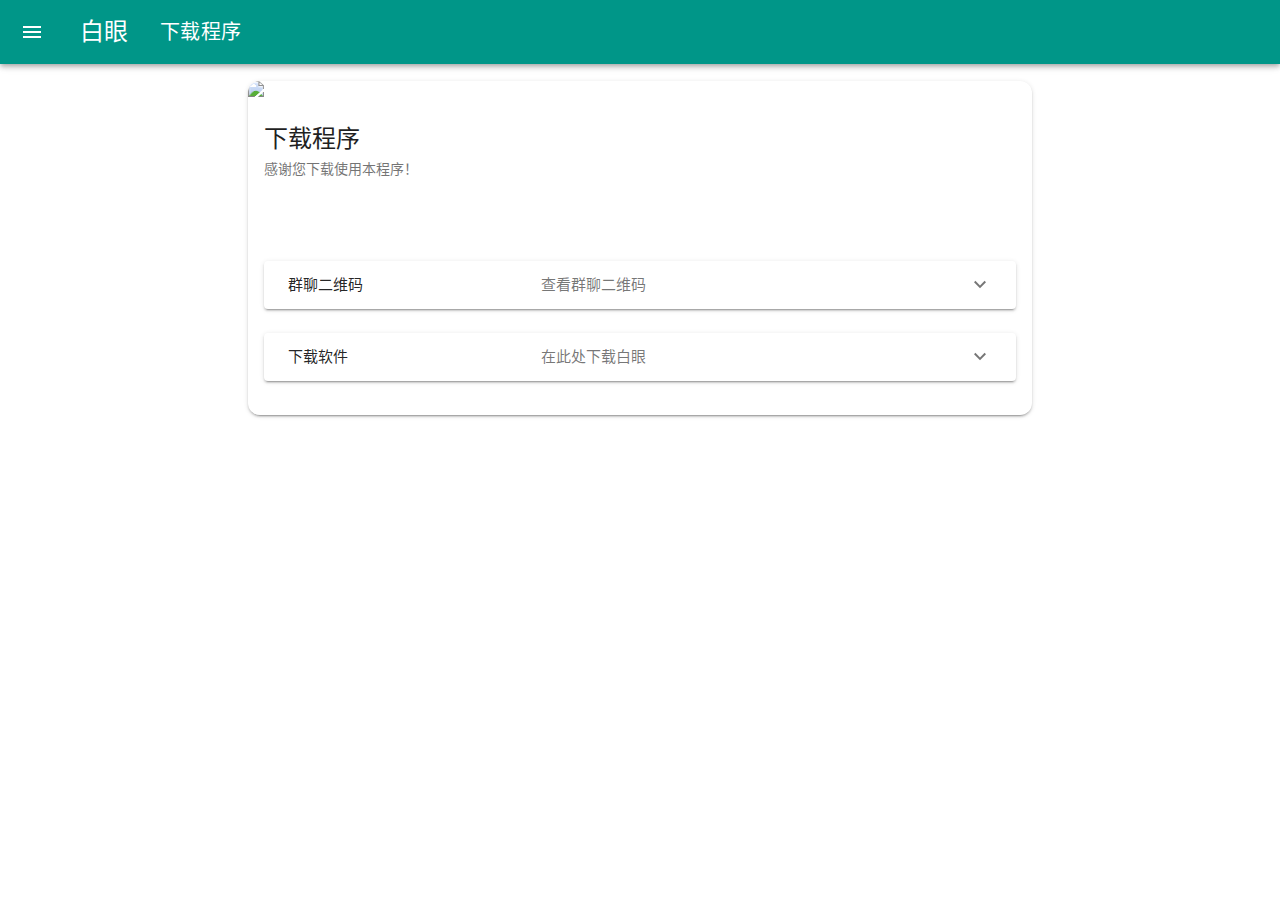
==== New/Beta/Unknown.html @ 7894de89 "测试" ====
<!DOCTYPE html>
<html lang="zh-CN">

<head>
    <meta charset="UTF-8">
    <meta name="viewport" content="width=device-width, initial-scale=1, maximum-scale=5">
    <title>下载程序 - 白眼</title>
    <meta name="keywords" content="白眼,C++,山寨机,跑分工具">
    <meta name="description" content="白眼，基于C＋＋编写的山寨机甄别与跑分工具">
    <link rel="stylesheet" href="css/docs-v17.css" />
    <link rel="stylesheet" href="css/main.css" />
    <link rel="stylesheet" href="css/mdui.min.css" />
    <script src="js/mdui.min.js"></script>
    <script src="js/jquery.min.js"></script>
</head>

<body
    class="mdui-bottom-nav-fixed mdui-appbar-with-toolbar mdui-theme-primary-teal mdui-theme-accent-pink mdui-theme-layout-auto mdui-loaded">
    <header id="appbar" class="mdui-appbar mdui-appbar-fixed">
        <div class="mdui-toolbar mdui-color-theme">
            <span class="mdui-btn mdui-btn-icon mdui-ripple mdui-ripple-white "
                mdui-drawer="{target: '#main-drawer','overlay':true}"><i
                    class="mdui-icon material-icons">menu</i></span>
            <a href="index.html" class="mdui-typo-headline mdui-hidden-xs">
                白眼
            </a>
            <a href="download1.html#" class="mdui-typo-title">下载程序</a>
            <div class="mdui-toolbar-spacer"></div>
        </div>
    </header>
    <div class="mdui-drawer mdui-color-white mdui-drawer-full-height mdui-drawer-close" id="main-drawer">
        <div class="mdui-card-media mdui-ripple mdui-ripple-white">
            <img src="images/background.jpg" />
            <div class="mdui-card-media-covered mdui-card-media-covered-gradient">
                <div class="mdui-card-primary" style="position:relative;">
                    <img style="width:30%; border-radius: 16px;" src="images/appLogo.jpg" />
                    <br>
                    <div class="mdui-typo-title mdui-text-color-white drawer-title-text">白眼</div>
                </div>
            </div>
        </div>
        <div class="mdui-list" style="margin-bottom: 76px;">
            <div class="mdui-list">
                <a href="index.html" class="mdui-list-item mdui-ripple" style="border-radius: 16px;">
                    <i class="mdui-list-item-icon mdui-icon material-icons">home</i>
                    <div class="mdui-list-item-content">首页</div>
                </a>
                <a href="help.html" class="mdui-list-item mdui-ripple" style="border-radius: 16px;">
                    <i class="mdui-list-item-icon mdui-icon material-icons">help</i>
                    <div class="mdui-list-item-content">
                        帮助页面
                    </div>
                </a>
                <a href="download1.html" class="mdui-list-item mdui-ripple" style="border-radius: 16px;">
                    <i class="mdui-list-item-icon mdui-icon material-icons">adb</i>
                    <div class="mdui-list-item-content">
                        下载程序
                    </div>
                </a>
                <a href="RankingList/RankingList.html" class="mdui-list-item mdui-ripple" style="border-radius: 16px;">
                    <i class="mdui-list-item-icon mdui-icon material-icons">chat</i>
                    <div class="mdui-list-item-content">
                        排行榜
                    </div>
                </a>  
                <a href="links.html" class="mdui-list-item mdui-ripple" style="border-radius: 16px;">
                    <i class="mdui-list-item-icon mdui-icon material-icons">thumb_up</i>
                    <div class="mdui-list-item-content">
                        鸣谢列表
                    </div>
                </a>
            </div>
            <div class="copyright">
                <div class="mdui-typo">
                    <p class="mdui-typo-caption-opacity">© 2021 <a href="https://space.bilibili.com/12590"
                            target="_blank">epcdiy</a></p>
                    <p class="mdui-typo-caption-opacity">
                        Powered by <a href="https://mdui.org" target="_blank">MDUI</a>
                    </p>
                </div>
            </div>
        </div>
    </div>

    <div class="mdui-container" style="max-width: 800px;">
        <br>
        <div class="mdui-card" style="border-radius: 12px;">
            <div class="mdui-card-media">
                <img src="images/bg2.jpg" style="max-height: 300px;object-fit: cover;" />
            </div>
            <div class="mdui-card-primary">
                <div class="mdui-card-primary-title">下载程序</div>
                <div class="mdui-card-primary-subtitle">感谢您下载使用本程序！</div>
            </div>
            <div class="mdui-card-content">
                <div id="announcementBox">正在加载公告中Loading ヽ（≧□≦）ノ</div><br><br>
                <div class="mdui-panel" mdui-panel>
                    <div class="mdui-panel-item mdui-center" style="border-radius: 4px;">
                        <div class="mdui-panel-item-header">
                            <div class="mdui-panel-item-title">群聊二维码</div>
                            <div class="mdui-panel-item-summary">查看群聊二维码</div>
                            <i class="mdui-panel-item-arrow mdui-icon material-icons">keyboard_arrow_down</i>
                        </div>
                        <div class="mdui-panel-item-body">
                            <img style="max-height: 200px;object-fit: cover;" class="mdui-center"
                                src="images/epcdiyQQGroupQRCode.png" />
                            <div class="mdui-panel-item-actions">
                                <div class="mdui-card-primary-subtitle">加入群聊可以反馈bug、提交需求哦！</div>
                            </div>
                        </div>
                    </div>
                </div>
                <br>
                <div class="mdui-panel" mdui-panel>
                    <div class="mdui-panel-item mdui-center" style="border-radius: 4px;">
                        <div class="mdui-panel-item-header">
                            <div class="mdui-panel-item-title">下载软件</div>
                            <div class="mdui-panel-item-summary">在此处下载白眼</div>
                            <i class="mdui-panel-item-arrow mdui-icon material-icons">keyboard_arrow_down</i>
                        </div>
                        <div class="mdui-panel-item-body">
                          安卓下载：(部分手机会把apk改成压缩包，如果遇到这样的问题请下载zip版） <div id="downloadBox">
                            
                            </div><br>
                            Windows下载： <div id="downloadBox2">
                            </div><br>
                            <div id="downloadBox3">
                            Linux 命令行版：<a class="mdui-btn mdui-btn-raised mdui-ripple mdui-color-theme-accent">敬请期待</a>
                            </div><br>
                            <div id="downloadBox4">
                            Mac ARM 命令行版：<a class="mdui-btn mdui-btn-raised mdui-ripple mdui-color-theme-accent">敬请期待</a>
                            </div>
                            <div class="mdui-panel-item-actions">
                                <div class="mdui-card-primary-subtitle">建议使用官方下载。<br>使用第三方下载请自行评估风险！</div>
                            </div>
                        </div>
                    </div>
                </div>
            </div>

            <br>
        </div>
</body>
<script>
    $("#announcementBox").hide(100, function () { getAnnouncement() })
    getDownloadURL()
    function getAnnouncement() {
        $.get("https://api.jb996.cn/update/byakugan/getAnnouncement", function (rdata) {
            $("#announcementBox").show(100)
            $("#announcementBox").html(rdata.replaceAll('\n', '<br/>'))
        });
    }
    function getDownloadURL() {
        $.get("https://api.jb996.cn/update/byakugan/version", function (rdata) {
            versionLine = rdata.split("\n")
            for (var i = 0; i < versionLine.length; i++) {
                if(versionLine[i]!=""){
                    $("#downloadBox").append('<a href="https://api.jb996.cn/files/byakugan/64/app-release.zip" class="mdui-btn mdui-btn-raised mdui-ripple mdui-color-theme-accent">'+versionLine[i].split("||")[0]+' zip压缩包</a>')
                    $("#downloadBox").append('  ');
                    $("#downloadBox").append('<a href="https://epcdiy.org/'+versionLine[i].split("||")[1]+'" class="mdui-btn mdui-btn-raised mdui-ripple mdui-color-theme-accent">'+versionLine[i].split("||")[0]+' apk安装包</a>')
                }   
            }
        });
        $.get("https://api.jb996.cn/update/byakugan/versionPC", function (rdata) {
            versionLine = rdata.split("\n")
            for (var i = 0; i < versionLine.length; i++) {
                if(versionLine[i]!=""){
                    $("#downloadBox2").append('<a href="https://api.jb996.cn/files/byakugan/byakuganPC.zip" class="mdui-btn mdui-btn-raised mdui-ripple mdui-color-theme-accent">'+versionLine[i].split("||")[0]+' zip压缩包</a>')
                }   
            }
        });

    }
</script>
---- New/Beta/css/docs-v17.css ----
.mdui-toolbar-spacer {
  height: 100%;
}

.adsbygoogle {
  border-bottom: none !important;
}

/* 文档最外层 */
.doc-container {
  padding-top: 40px;
  padding-bottom: 60px;
  position: relative;
}
@media (min-width: 480px) {
  .doc-container {
    padding-top: 60px;
  }
}
@media (min-width: 840px) {
  .doc-container {
    padding-top: 80px;
  }
}
/* 页面标题 */
h1.doc-title {
  font-size: 24px;
  line-height: 32px;
  font-weight: 400;
  margin: 0 0 20px 0;
}
@media (min-width: 480px) {
  h1.doc-title {
    font-size: 28px;
    line-height: 36px;
    margin: 0 0 25px 0;
  }
}
@media (min-width: 840px) {
  h1.doc-title {
    font-size: 34px;
    line-height: 40px;
    margin: 0 400px 30px 0;
  }
}
/* 组件介绍 */
.doc-intro {
  font-size: 16px;
  margin-bottom: 0;
  padding: 0 0 48px 0;
}
@media (min-width: 480px) {
  .doc-intro {
    padding: 0 0 54px 0;
  }
}
@media (min-width: 840px) {
  .doc-intro {
    padding: 0 0 60px 0;
  }
}
.doc-intro p:last-child {
  margin-bottom: 0;
}
/* 组件介绍中的子模块 */
.doc-intro-module {
  font-size: 14px;
  margin-top: 40px;
}
.doc-intro-module h3 {
  font-size: 14px;
  font-weight: bold;
  margin: 0 0 20px 0;
}
.doc-intro-module p {
  margin-bottom: 1em;
}
/* 目录 */
.doc-toc {
  margin: 0;
  font-size: 16px;
  position: relative;
  border-left: 3px solid;
}
.doc-toc a {
  text-decoration: none;
  color: inherit;
}
.doc-toc:before {
  content: 'Contents';
  font-size: 15px;
  line-height: 16px;
  font-weight: 400;
  color: #757575;
}
.doc-toc ul,
.doc-toc:before {
  padding-left: 16px;
}
.doc-toc ul {
  list-style: none;
  margin: 0;
}
.doc-toc ul li {
  margin: 1em 0;
}
.doc-toc ul li:first-child {
  margin-top: 0;
}
.doc-toc ul li:last-child {
  margin-bottom: 0;
}
.doc-toc ul li ul {
  margin: 1em 0;
  font-size: 0.83em;
}
.doc-toc > ul {
  margin-top: 1em;
}
@media (min-width: 480px) {
  .doc-toc {
    font-size: 17px;
    border-left-width: 4px;
  }
  .doc-toc ul,
  .doc-toc:before {
    padding-left: 18px;
  }
}
@media (min-width: 840px) {
  .doc-toc {
    font-size: 18px;
    border-left-width: 5px;
    margin-right: 400px;
  }
  .doc-toc ul,
  .doc-toc:before {
    padding-left: 20px;
  }
}
.doc-no-cover .doc-toc {
  margin-right: 0;
}
/* 正文章节 */
.doc-chapter {
  margin: 20px 0 0 0;
  padding: 0 0 40px 0;
}
.doc-chapter .mdui-typo {
  padding-bottom: 20px;
}
.doc-chapter-title {
  margin-top: 2em !important;
  margin-bottom: 30px !important;
  position: relative;
  padding: 80px 0 0 0;
  border-top: 1px solid rgba(0, 0, 0, 0.12);
}
.mdui-theme-layout-dark .doc-chapter-title {
  border-top: 1px solid rgba(255, 255, 255, 0.12);
}
@media (prefers-color-scheme: dark) {
  .mdui-theme-layout-auto .doc-chapter-title {
    border-top: 1px solid rgba(255, 255, 255, 0.12);
  }
}
.doc-chapter-title .doc-anchor {
  position: absolute;
  top: -40px;
}
.doc-chapter-title-first {
  border-top: none !important;
  margin-top: 0 !important;
}
/* 正文小章节标题 */
.doc-article-title {
  position: relative;
  margin: 84px 0 30px 0 !important;
  font-size: 16px !important;
  font-weight: 700 !important;
}
.doc-article-title .doc-anchor {
  position: absolute;
  top: -100px;
}
.doc-chapter-title + .doc-article-title,
script + .doc-article-title {
  margin-top: 0 !important;
}

/**
 * ==============================================================
 * ======================================================= 底部翻页
 */
/* 底部翻页 */
.doc-footer-nav {
  height: 96px;
}
.doc-footer-nav-left,
.doc-footer-nav-right {
  height: 96px;
}
.doc-footer-nav-left {
  text-align: left;
}
.doc-footer-nav-right {
  text-align: right;
}
.doc-footer-nav-text {
  box-sizing: border-box;
  display: inline-block;
  font-size: 20px;
  font-weight: 500;
  -webkit-font-smoothing: antialiased;
  height: 100%;
  line-height: 24px;
  padding-top: 24px;
  width: 100%;
}
.doc-footer-nav-text .mdui-icon {
  padding-top: 23px;
  width: 24px;
}
.doc-footer-nav-text .doc-footer-nav-direction {
  font-size: 15px;
  line-height: 18px;
  margin-bottom: 1px;
  opacity: 0.55;
}
.doc-footer-nav-left .mdui-icon {
  float: left;
  margin-right: 10px;
}
.doc-footer-nav-right .mdui-icon {
  float: right;
  margin-left: 10px;
}
.doc-footer-nav-left .doc-footer-nav-chapter {
  margin-left: 34px;
}
.doc-footer-nav-right .doc-footer-nav-chapter {
  margin-right: 34px;
}
.mdui-theme-layout-dark .doc-footer-nav {
  background-color: #212121 !important;
}
.mdui-theme-layout-dark .doc-footer-nav-left,
.mdui-theme-layout-dark .doc-footer-nav-right {
  background-color: #212121 !important;
}
.mdui-theme-layout-dark .doc-footer-nav-text {
  color: #fff;
}
@media (prefers-color-scheme: dark) {
  .mdui-theme-layout-auto .doc-footer-nav {
    background-color: #212121 !important;
  }
  .mdui-theme-layout-auto .doc-footer-nav-left,
  .mdui-theme-layout-auto .doc-footer-nav-right {
    background-color: #212121 !important;
  }
  .mdui-theme-layout-auto .doc-footer-nav-text {
    color: #fff;
  }
}

/**
 * ===============================================================
 * =========================================================== 演示
 */
.doc-example {
  position: relative;
  margin-bottom: 2.6em;
}
/* 实例演示 */
.doc-example-demo {
  padding: 0;
  -webkit-transition: padding .3s;
  -moz-transition: padding .3s;
  -ms-transition: padding .3s;
  -o-transition: padding .3s;
  transition: padding .3s;
}
.doc-example-demo:after {
  clear: both;
  display: table;
  content: ' ';
}

/* Example 文字 */
.doc-example-demo-label {
  display: none;
  box-sizing: border-box;
  width: 100%;
  line-height: 1;
  padding: 9px 14px;
  color: rgba(0, 0, 0, 0.38);
  font-weight: 700;
  font-size: 12px;
  border: 1px solid rgba(0, 0, 0, 0.12);
  border-radius: 3px 3px 0 0;
  -webkit-user-select: none;
  -moz-user-select: none;
  -ms-user-select: none;
  user-select: none;
}
.mdui-theme-layout-dark .doc-example-demo-label {
  border: 1px solid rgba(255, 255, 255, 0.12);
  color: rgba(255, 255, 255, 0.5);
}
@media (prefers-color-scheme: dark) {
  .mdui-theme-layout-auto .doc-example-demo-label {
    border: 1px solid rgba(255, 255, 255, 0.12);
    color: rgba(255, 255, 255, 0.5);
  }
}
/* 实例代码 */
.doc-example-code {
  border: 1px solid rgba(0, 0, 0, 0.12);
  border-top: none;
  border-radius: 0 0 3px 3px;
  padding: 14px !important;
  margin: 0;
  display: none;
}
.mdui-theme-layout-dark .doc-example-code {
  border: 1px solid rgba(255, 255, 255, 0.12);
}
@media (prefers-color-scheme: dark) {
  .mdui-theme-layout-auto .doc-example-code {
    border: 1px solid rgba(255, 255, 255, 0.12);
  }
}
.doc-example-code code {
  font-family: Consolas, "Liberation Mono", Menlo, Courier, monospace;
  line-height: 1.7;
  padding: 0;
}
/* 代码中关键类名高亮 */
.doc-example-code-required {
  padding: 2px;
  background-color: #E8EAF6;
}
.doc-example-code-required * {
  color: #FF4081;
}
/* 代码中添加链接 */
.doc-example-code a {
  text-decoration: none;
}
.doc-example-tools {
  position: absolute;
  right: 0;
  top: -24px;
  -webkit-user-select: none;
  -moz-user-select: none;
  -ms-user-select: none;
  user-select: none;
  -webkit-transition: top .3s;
  -moz-transition: top .3s;
  -ms-transition: top .3s;
  -o-transition: top .3s;
  transition: top .3s;
}
.doc-example-tools a {
  color: rgba(0, 0, 0, 0.54);
  margin: 0 8px;
}
.doc-example-tools a:hover {
  color: rgba(0, 0, 0, 0.87);
}
.mdui-theme-layout-dark .doc-example-tools a {
  color: rgba(255, 255, 255, 0.7);
}
.mdui-theme-layout-dark .doc-example-tools a:hover {
  color: #ffffff;
}
@media (prefers-color-scheme: dark) {
  .mdui-theme-layout-auto .doc-example-tools a {
    color: rgba(255, 255, 255, 0.7);
  }
  .mdui-theme-layout-auto .doc-example-tools a:hover {
    color: #ffffff;
  }
}
.doc-example-showcode .doc-example-demo {
  border: 1px solid rgba(0, 0, 0, 0.12);
  border-top: none;
  padding: 14px;
}
.mdui-theme-layout-dark .doc-example-showcode .doc-example-demo {
  border: 1px solid rgba(255, 255, 255, 0.12);
}
@media (prefers-color-scheme: dark) {
  .mdui-theme-layout-auto .doc-example-showcode .doc-example-demo {
    border: 1px solid rgba(255, 255, 255, 0.12);
  }
}
.doc-example-showcode .doc-example-demo-label {
  display: block;
}
.doc-example-showcode .doc-example-code {
  display: block;
}
.doc-example-showcode .doc-example-tools {
  top: 4px;
}

/**
 * ============================================================
 * =================================================== 常用工具类
 */
/* 小型的圆形 */
.doc-color-circle {
  display: inline-block;
  width: 12px;
  height: 12px;
  border-radius: 50%;
}
/* 添加内边距 */
.doc-box-padding {
  padding: 10px 15px;
  border-radius: 3px;
  margin-bottom: 8px;
}

/**
 * =========================================================
 * ======================================== 根据主题设置可见状态
 */
/* 亮色主题可见 */
.doc-visible-light-theme {
  display: block;
}
.mdui-theme-layout-dark .doc-visible-light-theme {
  display: none;
}
@media (prefers-color-scheme: dark) {
  .mdui-theme-layout-auto .doc-visible-light-theme {
    display: none;
  }
}
.doc-visible-dark-theme {
  display: none;
}
.mdui-theme-layout-dark .doc-visible-dark-theme {
  display: block;
}
@media (prefers-color-scheme: dark) {
  .mdui-theme-layout-auto .doc-visible-dark-theme {
    display: block;
  }
}

/**
 * =========================================================
 * ======================================== 暗色主题下优化
 */
@media (prefers-color-scheme: dark) {
  img {
    filter: brightness(.8); /* 降低图片亮度 */
  }
}
---- New/Beta/css/main.css ----
a {
    text-decoration: none
}

.copyright {
    box-sizing: border-box;
    width: 100%;
    padding: 10px 16px;
    position: absolute;
    bottom: 0;
}

.hide {
    position: inherit;
    width: 10px;
    height: calc(20vh);
}

#page-index .banner {
    padding-top: 96px;
    padding-bottom: 64px;
    text-align: center
}

#page-index .banner h1 {
    margin: 0 0 24px;
    font-weight: 400;
    font-size: 32px
}

#page-index .banner h1 strong {
    color: #0099f3;
    font-weight: 400
}

@media screen and (prefers-color-scheme:dark) {
    #page-index .banner h1 strong {
        color: #0099f3
    }
}

#page-index .banner .meta {
    margin: 0 auto 48px;
    font-size: 20px;
    opacity: .76
}

#page-index .banner .actions a {
    height: 46px;
    margin-right: 8px;
    margin-left: 8px;
    padding: 0 24px;
    color: #0099f3;
    font-size: 16px;
    line-height: 46px;
    border: 1px solid #0099f3
}

#page-index .banner .actions a:hover {
    background-color: #0099f3;
    color: #ffffff
}

#page-index .banner .actions a:active {
    background-color: #0099f3;
    color: #ffffff
}

#page-index .banner .more-meta {
    padding-top: 48px
}

#page-index .banner .more-meta .current {
    opacity: .76
}

#page-index .banner .more-meta span+span {
    padding-left: 32px
}

@media screen and (max-width:600px) {
    #page-index .banner {
        padding-top: 40px;
        padding-bottom: 32px
    }
    #page-index .banner h1 {
        font-size: 22px
    }
    #page-index .banner .meta {
        margin-bottom: 38px;
        font-size: 16px
    }
    #page-index .banner .more-meta {
        padding-top: 38px
    }
    #page-index .banner .more-meta span:first-child {
        display: block
    }
}

.links-co {
    border-radius: 3px;
    margin-left: 0!important;
    margin-right: 0!important;
    margin-top: 5px;
    overflow: hidden;
    padding-left: 3px!important;
    padding-right: 3px!important
}

.links-des {
    background: rgba(0, 0, 0, .3);
    border-bottom-left-radius: 3px;
    border-bottom-right-radius: 3px;
    left: 3px;
    overflow: hidden;
    width: calc(100% - 6px);
    z-index: 3
}

.links-des a {
    color: #fff!important;
    overflow: hidden;
    text-overflow: ellipsis;
    width: 100%
}

.mdx-links-bg {
    background-position: 50%;
    background-repeat: no-repeat;
    background-size: cover;
    height: 100%;
    left: 0;
    opacity: 0;
    position: absolute;
    top: 0;
    transition: opacity .3s;
    width: 100%;
    z-index: 2
}

.mdx-links-bg.mdx-bg-loaded {
    opacity: 1
}

.link-description {
    color: #9e9e9e;
    font-size: 18px;
    text-align: center
}

.links-name {
    height: 20px
}

.links-des a:before {
    display: none!important
}
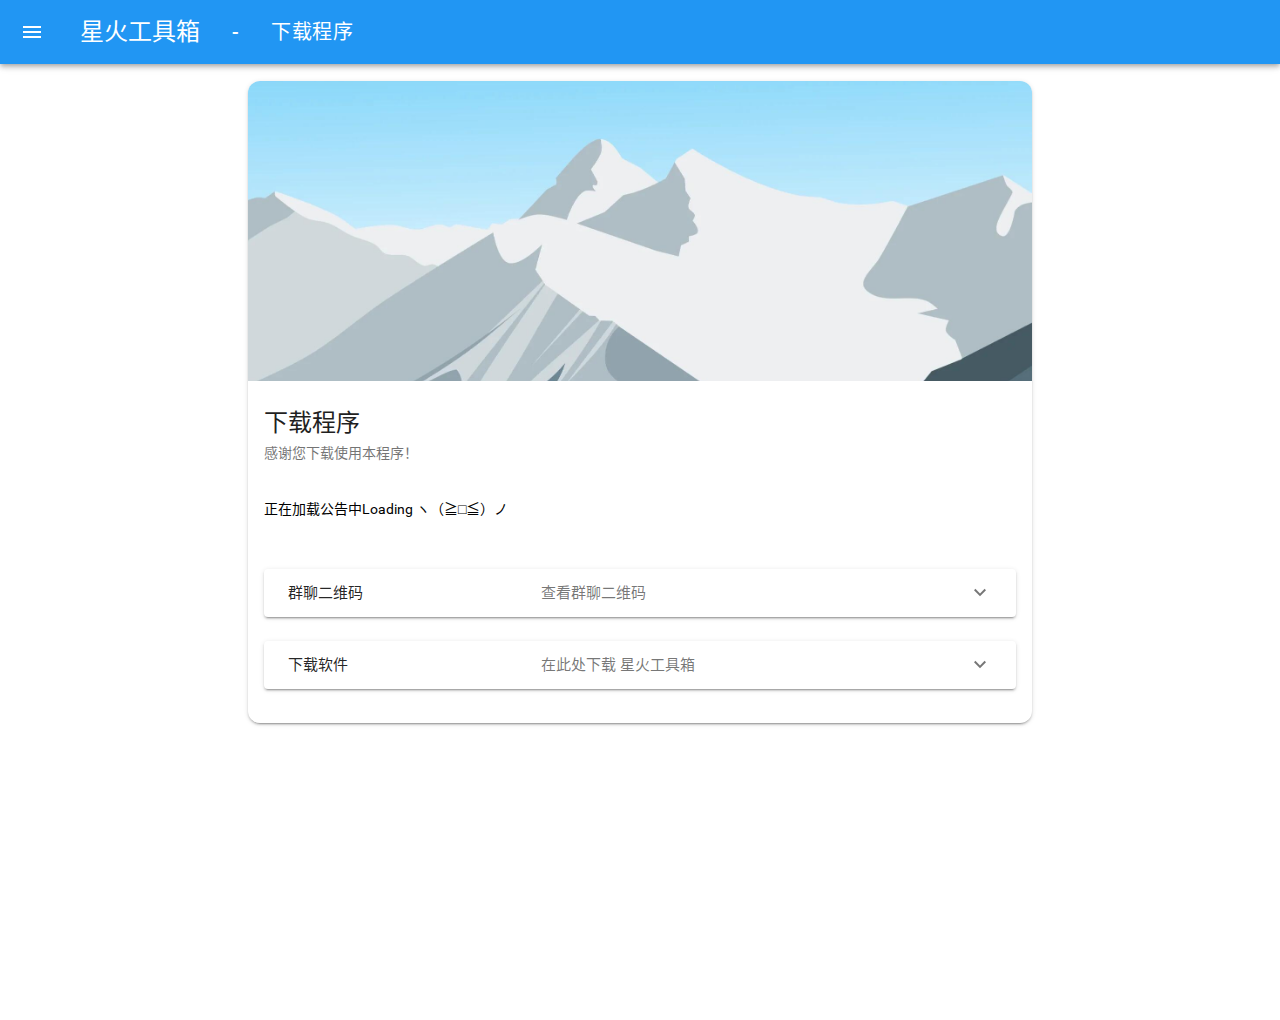
==== commit 7798da82: "额" ====
--- a/New/Beta/Unknown.html
+++ b/New/Beta/Unknown.html
@@ -4,26 +4,31 @@
 <head>
     <meta charset="UTF-8">
     <meta name="viewport" content="width=device-width, initial-scale=1, maximum-scale=5">
-    <title>下载程序 - 白眼</title>
-    <meta name="keywords" content="白眼,C++,山寨机,跑分工具">
-    <meta name="description" content="白眼，基于C＋＋编写的山寨机甄别与跑分工具">
+    <title>下载程序 - 星火工具箱</title>
+    <meta name="keywords" content="星火工具箱">
+    <meta name="description" content="星火工具箱 - 一款轻量级的工具箱">
     <link rel="stylesheet" href="css/docs-v17.css" />
     <link rel="stylesheet" href="css/main.css" />
     <link rel="stylesheet" href="css/mdui.min.css" />
     <script src="js/mdui.min.js"></script>
     <script src="js/jquery.min.js"></script>
+
+    <!-- 引入 Style 文件 -->
+    <link rel="stylesheet" href="css/style.css" />
+
 </head>
 
 <body
-    class="mdui-bottom-nav-fixed mdui-appbar-with-toolbar mdui-theme-primary-teal mdui-theme-accent-pink mdui-theme-layout-auto mdui-loaded">
+    class="mdui-bottom-nav-fixed mdui-appbar-with-toolbar mdui-theme-primary-blue mdui-theme-accent-blue mdui-theme-layout-auto mdui-loaded">
     <header id="appbar" class="mdui-appbar mdui-appbar-fixed">
         <div class="mdui-toolbar mdui-color-theme">
             <span class="mdui-btn mdui-btn-icon mdui-ripple mdui-ripple-white "
                 mdui-drawer="{target: '#main-drawer','overlay':true}"><i
                     class="mdui-icon material-icons">menu</i></span>
             <a href="index.html" class="mdui-typo-headline mdui-hidden-xs">
-                白眼
+                星火工具箱
             </a>
+            <p class="mdui-typo-title" style="color: white;"> - </p>
             <a href="download1.html#" class="mdui-typo-title">下载程序</a>
             <div class="mdui-toolbar-spacer"></div>
         </div>
@@ -35,7 +40,7 @@
                 <div class="mdui-card-primary" style="position:relative;">
                     <img style="width:30%; border-radius: 16px;" src="images/appLogo.jpg" />
                     <br>
-                    <div class="mdui-typo-title mdui-text-color-white drawer-title-text">白眼</div>
+                    <div class="mdui-typo-title mdui-text-color-white drawer-title-text">星火工具箱</div>
                 </div>
             </div>
         </div>
@@ -45,35 +50,17 @@
                     <i class="mdui-list-item-icon mdui-icon material-icons">home</i>
                     <div class="mdui-list-item-content">首页</div>
                 </a>
-                <a href="help.html" class="mdui-list-item mdui-ripple" style="border-radius: 16px;">
-                    <i class="mdui-list-item-icon mdui-icon material-icons">help</i>
-                    <div class="mdui-list-item-content">
-                        帮助页面
-                    </div>
-                </a>
-                <a href="download1.html" class="mdui-list-item mdui-ripple" style="border-radius: 16px;">
-                    <i class="mdui-list-item-icon mdui-icon material-icons">adb</i>
+                <a href="download.html" class="mdui-list-item mdui-ripple" style="border-radius: 16px;">
+                    <i class="mdui-list-item-icon mdui-icon material-icons">file_download</i>
                     <div class="mdui-list-item-content">
                         下载程序
                     </div>
-                </a>
-                <a href="RankingList/RankingList.html" class="mdui-list-item mdui-ripple" style="border-radius: 16px;">
-                    <i class="mdui-list-item-icon mdui-icon material-icons">chat</i>
-                    <div class="mdui-list-item-content">
-                        排行榜
-                    </div>
-                </a>  
-                <a href="links.html" class="mdui-list-item mdui-ripple" style="border-radius: 16px;">
-                    <i class="mdui-list-item-icon mdui-icon material-icons">thumb_up</i>
-                    <div class="mdui-list-item-content">
-                        鸣谢列表
-                    </div>
-                </a>
+                </a> 
             </div>
             <div class="copyright">
                 <div class="mdui-typo">
-                    <p class="mdui-typo-caption-opacity">© 2021 <a href="https://space.bilibili.com/12590"
-                            target="_blank">epcdiy</a></p>
+                    <p class="mdui-typo-caption-opacity">© 2024 <a href="https://space.bilibili.com/514279030" target="_blank">KFACBT</a>.</p>
+                    <p class="mdui-typo-caption-opacity">友情链接： <a href="about:blank" target="_blank">空</a></p>
                     <p class="mdui-typo-caption-opacity">
                         Powered by <a href="https://mdui.org" target="_blank">MDUI</a>
                     </p>
@@ -86,7 +73,7 @@
         <br>
         <div class="mdui-card" style="border-radius: 12px;">
             <div class="mdui-card-media">
-                <img src="images/bg2.jpg" style="max-height: 300px;object-fit: cover;" />
+                <img src="./images/background.jpg" style="max-height: 300px;object-fit: cover;" />
             </div>
             <div class="mdui-card-primary">
                 <div class="mdui-card-primary-title">下载程序</div>
@@ -103,9 +90,9 @@
                         </div>
                         <div class="mdui-panel-item-body">
                             <img style="max-height: 200px;object-fit: cover;" class="mdui-center"
-                                src="images/epcdiyQQGroupQRCode.png" />
+                                src="images/QQGroupQRCode.png" />
                             <div class="mdui-panel-item-actions">
-                                <div class="mdui-card-primary-subtitle">加入群聊可以反馈bug、提交需求哦！</div>
+                                <div class="mdui-card-primary-subtitle">加入群聊可以反馈 Bug、提交需求哦！</div>
                             </div>
                         </div>
                     </div>
@@ -115,21 +102,16 @@
                     <div class="mdui-panel-item mdui-center" style="border-radius: 4px;">
                         <div class="mdui-panel-item-header">
                             <div class="mdui-panel-item-title">下载软件</div>
-                            <div class="mdui-panel-item-summary">在此处下载白眼</div>
+                            <div class="mdui-panel-item-summary">在此处下载 星火工具箱</div>
                             <i class="mdui-panel-item-arrow mdui-icon material-icons">keyboard_arrow_down</i>
                         </div>
                         <div class="mdui-panel-item-body">
-                          安卓下载：(部分手机会把apk改成压缩包，如果遇到这样的问题请下载zip版） <div id="downloadBox">
-                            
-                            </div><br>
-                            Windows下载： <div id="downloadBox2">
-                            </div><br>
-                            <div id="downloadBox3">
-                            Linux 命令行版：<a class="mdui-btn mdui-btn-raised mdui-ripple mdui-color-theme-accent">敬请期待</a>
-                            </div><br>
-                            <div id="downloadBox4">
-                            Mac ARM 命令行版：<a class="mdui-btn mdui-btn-raised mdui-ripple mdui-color-theme-accent">敬请期待</a>
+
+                            <div class="mdui-typo">
+                                <p>Windows下载： </p>
+                                <p><a href="#">这是一个链接</a></p>
                             </div>
+
                             <div class="mdui-panel-item-actions">
                                 <div class="mdui-card-primary-subtitle">建议使用官方下载。<br>使用第三方下载请自行评估风险！</div>
                             </div>
@@ -141,34 +123,3 @@
             <br>
         </div>
 </body>
-<script>
-    $("#announcementBox").hide(100, function () { getAnnouncement() })
-    getDownloadURL()
-    function getAnnouncement() {
-        $.get("https://api.jb996.cn/update/byakugan/getAnnouncement", function (rdata) {
-            $("#announcementBox").show(100)
-            $("#announcementBox").html(rdata.replaceAll('\n', '<br/>'))
-        });
-    }
-    function getDownloadURL() {
-        $.get("https://api.jb996.cn/update/byakugan/version", function (rdata) {
-            versionLine = rdata.split("\n")
-            for (var i = 0; i < versionLine.length; i++) {
-                if(versionLine[i]!=""){
-                    $("#downloadBox").append('<a href="https://api.jb996.cn/files/byakugan/64/app-release.zip" class="mdui-btn mdui-btn-raised mdui-ripple mdui-color-theme-accent">'+versionLine[i].split("||")[0]+' zip压缩包</a>')
-                    $("#downloadBox").append('  ');
-                    $("#downloadBox").append('<a href="https://epcdiy.org/'+versionLine[i].split("||")[1]+'" class="mdui-btn mdui-btn-raised mdui-ripple mdui-color-theme-accent">'+versionLine[i].split("||")[0]+' apk安装包</a>')
-                }   
-            }
-        });
-        $.get("https://api.jb996.cn/update/byakugan/versionPC", function (rdata) {
-            versionLine = rdata.split("\n")
-            for (var i = 0; i < versionLine.length; i++) {
-                if(versionLine[i]!=""){
-                    $("#downloadBox2").append('<a href="https://api.jb996.cn/files/byakugan/byakuganPC.zip" class="mdui-btn mdui-btn-raised mdui-ripple mdui-color-theme-accent">'+versionLine[i].split("||")[0]+' zip压缩包</a>')
-                }   
-            }
-        });
-
-    }
-</script>--- a/New/Beta/css/style.css
+++ b/New/Beta/css/style.css
@@ -0,0 +1,101 @@
+/* 此部分的代码使用 `通义灵码` 编写，本人(KFACBT)只添加了注释 */
+/* 背景样式 */
+
+body, html {
+  margin: 0;
+  padding: 0;
+  height: 100%;
+  /* overflow: hidden; */ /* 防止滚动条出现 */
+}
+
+.video-background {
+  position: fixed;
+  right: 0;
+  bottom: 0;
+    
+  /* 注释部分是自适应视频背景的代码 */
+  min-width: 100%;
+    
+  /* 下方两行是视频根据容器宽度进行等比缩放的代码 */
+  /* width: 100%; 
+  height: auto; */
+
+  min-height: 100%;
+  z-index: -1;
+  opacity: 0.5; /* 背景视频的不透明度，可调整 */
+
+  /* 下方是自适应视频背景的代码 */
+  background-size: cover;
+}
+/* 通义灵码部分结束 */
+
+
+.mdui-icon-grayscale {
+  color: rgba(0, 0, 0, 0.38); /* 或者自定义一个灰色值 */
+}
+
+.mdui-icon-large {
+  font-size: 5rem !important; /* 设置大图标大小 */
+}
+
+.card-container {
+  display: flex;
+  flex-wrap: wrap; /* 允许换行 */
+  justify-content: space-between; /* 两端对齐，卡片之间有间距 */
+}
+
+.custom-width-card {
+  /* width: calc(33% - 20px); */ /* 设置卡片宽度为父容器宽度的三分之一减去适当间距，这里假设每个卡片左右间距各为10px */
+
+  flex: 1 0 auto; /* 自适应宽度，每个卡片占据相等的空间 */
+   margin: 10px; /* 添加适当的左右间距 */
+}
+
+/* 代码作用：更改顶栏文本颜色为白色 */
+
+/* 更改顶栏文本颜色 */
+.mdui-appbar a,
+.mdui-appbar span {
+  color: #fff !important;
+}
+
+.mdui-appbar button.mdui-btn {
+  /* 保持按钮颜色不变（如果需要） */
+  .mdui-appbar button.mdui-btn {
+    color: initial; /* 使用MDUI默认颜色，或自定义其他颜色 */
+  }
+}
+
+/* 单独修改顶栏内MDUI图标的颜色 */
+.mdui-appbar i.mdui-icon {
+  color: #ffffff !important; /* 将此处的颜色值替换为你想要的颜色 */
+}
+
+/* 设置底部栏中按钮的文字颜色 */
+.mdui-bottom-nav a.mdui-btn {
+  color: #fff !important;
+}
+
+/* 控制 MDUI 卡片的全局圆角样式（请注意：如果卡片元素设置了单独的内联样式或具有更高优先级的CSS规则，则此全局设置可能被覆盖） */
+.mdui-card {
+  /* 设置卡片默认圆角数值，更圆润的是 10 px */
+  border-radius: 5px;
+}
+
+/* 图标、标题、副标题居中 */
+.custom-width-card {
+  width: 150px; /* 自定义宽度，根据需要调整 */
+}
+
+.mdui-card-primary-content {
+  display: flex;
+  flex-direction: column;
+  align-items: center;
+  justify-content: center;
+  text-align: center;
+  height: 100%;
+}
+
+.mdui-icon-large {
+  margin-bottom: 10px; /* 为图标和标题之间添加间距 */
+}
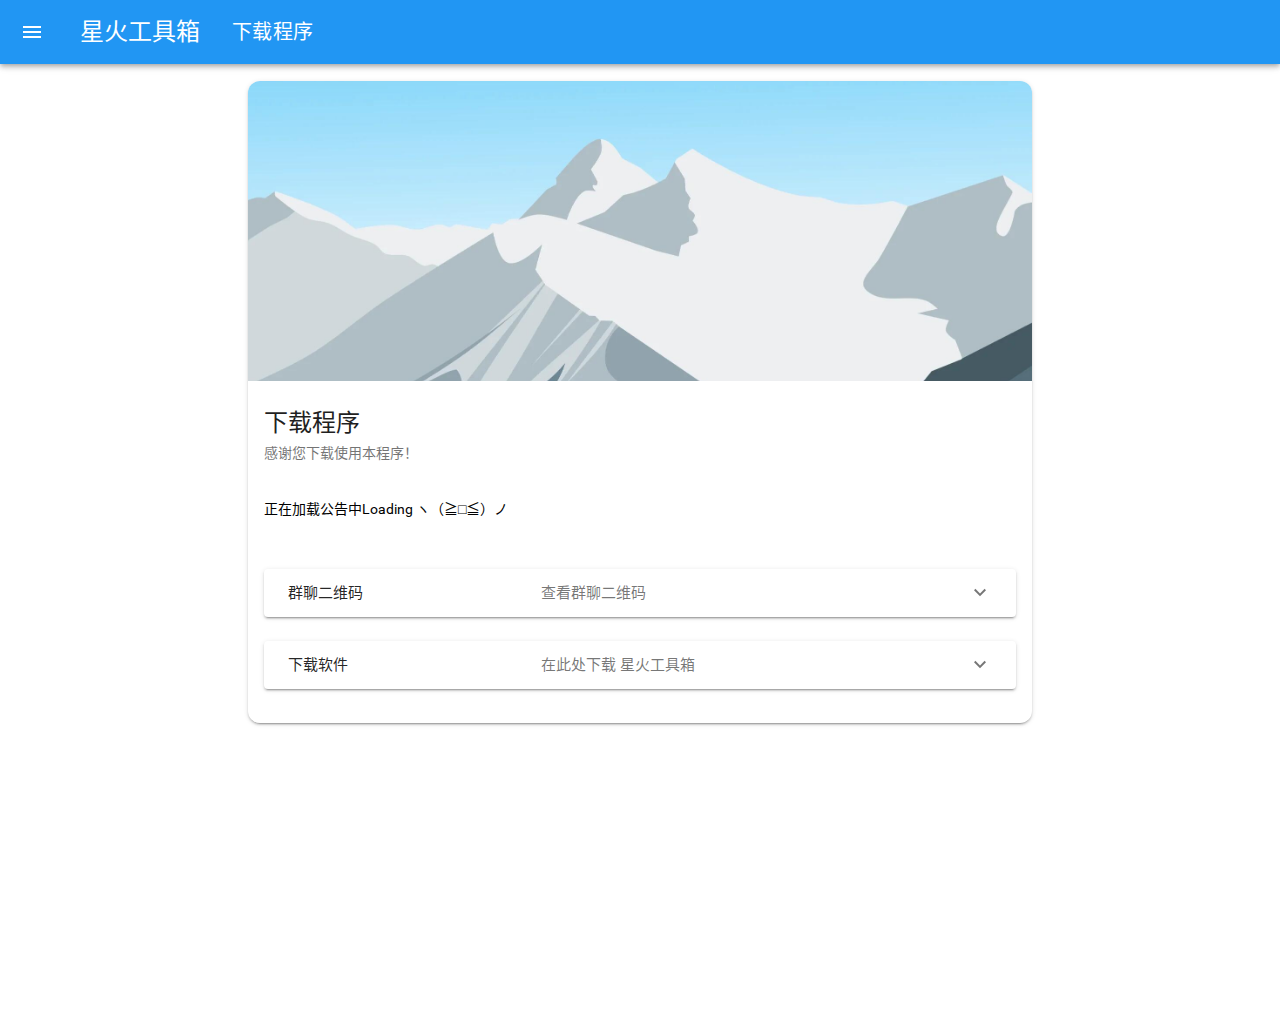
==== commit 8260318d: "上传视频 修复错误" ====
--- a/New/Beta/Unknown.html
+++ b/New/Beta/Unknown.html
@@ -28,7 +28,6 @@
             <a href="index.html" class="mdui-typo-headline mdui-hidden-xs">
                 星火工具箱
             </a>
-            <p class="mdui-typo-title" style="color: white;"> - </p>
             <a href="download1.html#" class="mdui-typo-title">下载程序</a>
             <div class="mdui-toolbar-spacer"></div>
         </div>
